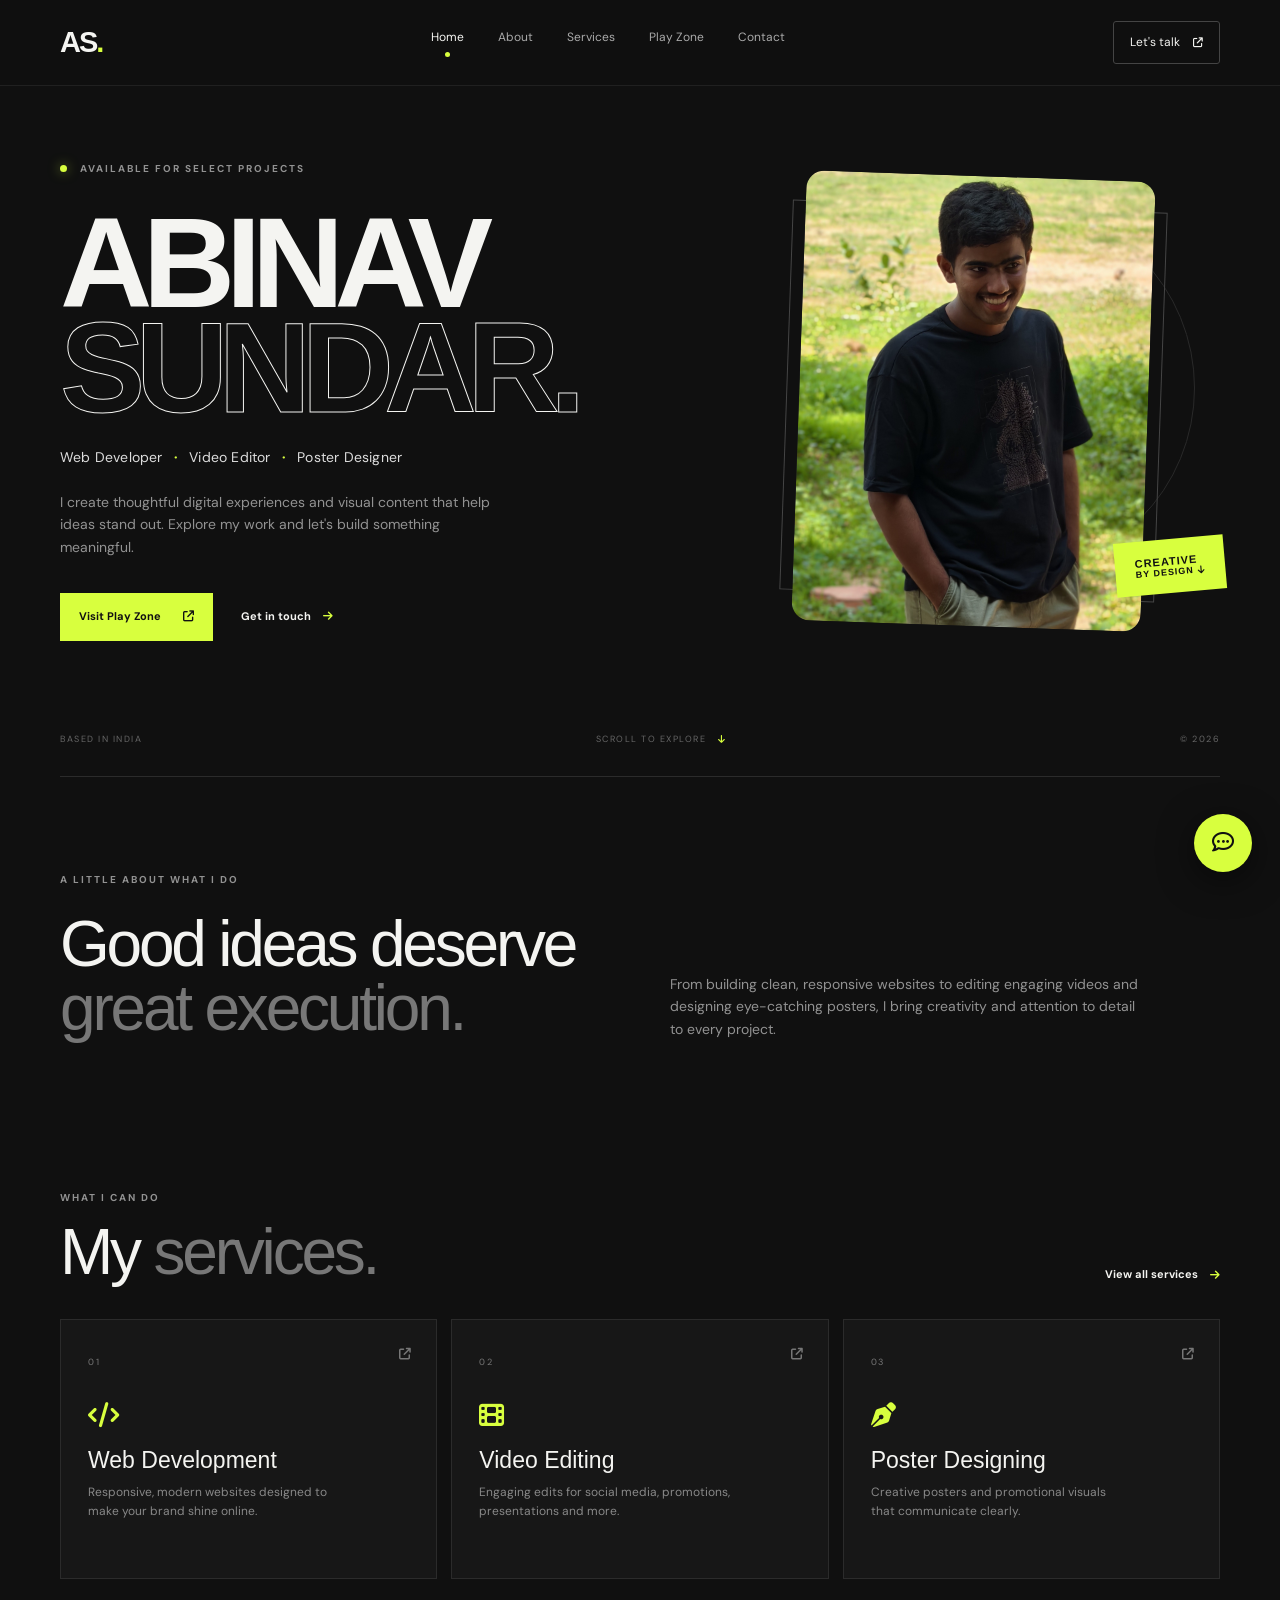
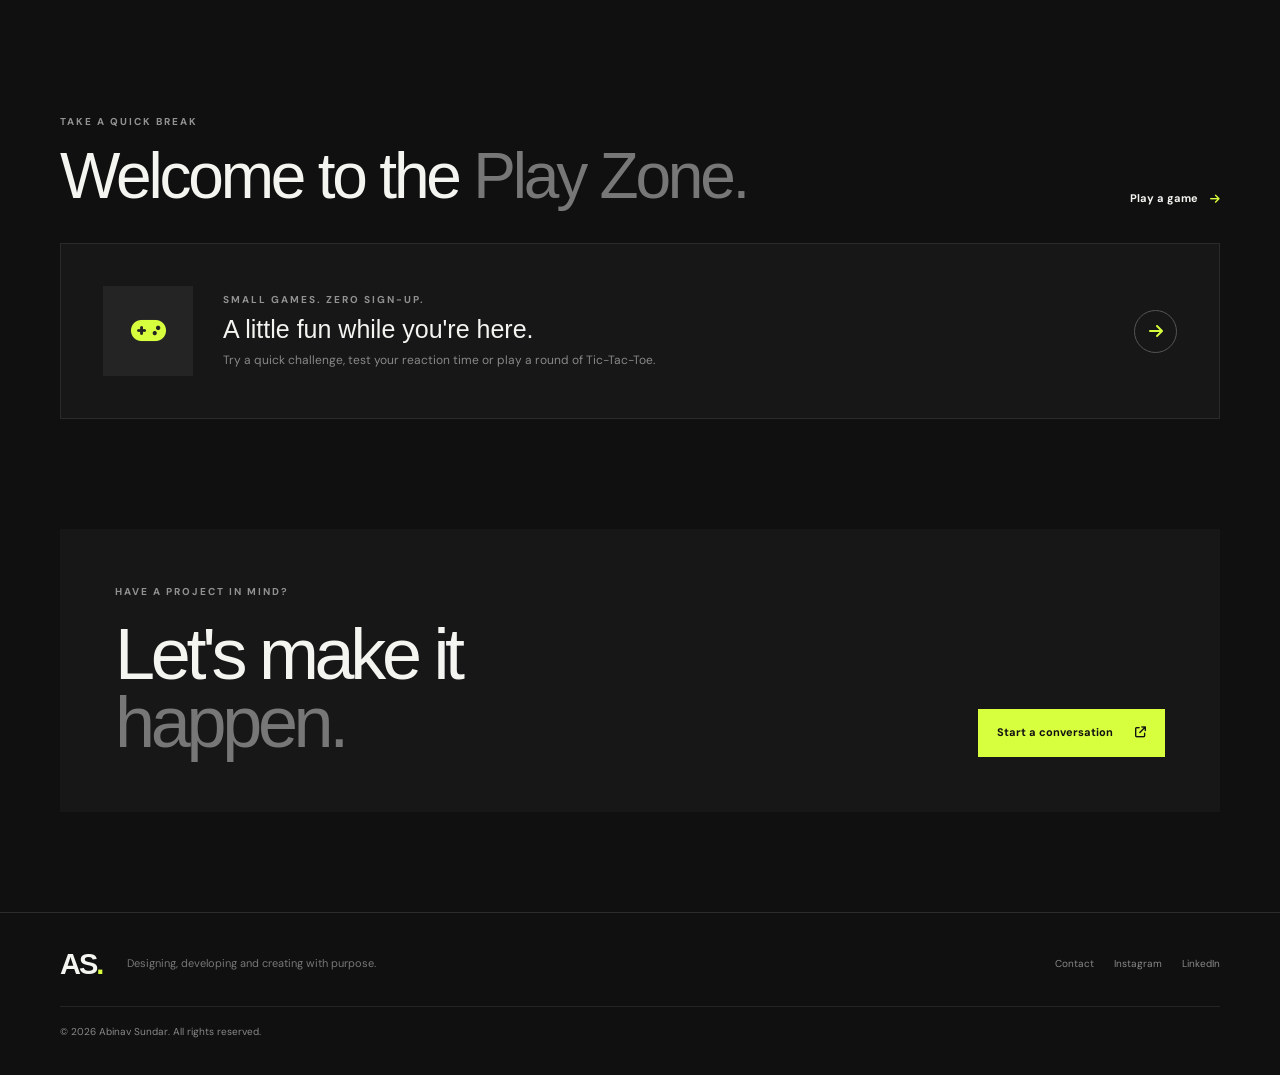
==== index.html @ bc274654 "Add files via upload" ====
<!DOCTYPE html>
<html lang="en">
<head>
  <meta charset="UTF-8">
  <meta name="viewport" content="width=device-width, initial-scale=1.0">
  <meta name="description" content="The personal portfolio of Abinav Sundar — web developer, video editor and poster designer.">
  <title>Abinav Sundar — Digital Creator</title>
  <link rel="preconnect" href="https://fonts.googleapis.com">
  <link rel="preconnect" href="https://fonts.gstatic.com" crossorigin>
  <link href="https://fonts.googleapis.com/css2?family=Clash+Display:wght@400;500;600;700&family=DM+Sans:wght@400;500;600;700&display=swap" rel="stylesheet">
  <link rel="stylesheet" href="https://cdnjs.cloudflare.com/ajax/libs/font-awesome/6.5.2/css/all.min.css">
  <link rel="stylesheet" href="css/style.css">
</head>
<body>
  <div class="page-loader" aria-hidden="true"><span>AS.</span></div>
  <header class="site-header">
    <a class="brand" href="index.html" aria-label="Abinav Sundar home">AS<span>.</span></a>
    <button class="menu-toggle" aria-label="Open navigation" aria-expanded="false"><i class="fa-solid fa-bars"></i></button>
    <nav class="main-nav" aria-label="Main navigation">
      <a class="active" href="index.html">Home</a>
      <a href="about.html">About</a>
      <a href="services.html">Services</a>
      <a href="play-zone.html">Play Zone</a>
      <a href="contact.html">Contact</a>
    </nav>
    <a class="header-cta" href="contact.html">Let's talk <i class="fa-solid fa-arrow-up-right-from-square"></i></a>
  </header>

  <main>
    <section class="hero section-wrap">
      <div class="hero-copy reveal">
        <p class="eyebrow"><span class="status-dot"></span> AVAILABLE FOR SELECT PROJECTS</p>
        <h1>ABINAV<br><span class="outline-text">SUNDAR.</span></h1>
        <p class="hero-role">Web Developer <b>·</b> Video Editor <b>·</b> Poster Designer</p>
        <p class="hero-intro">I create thoughtful digital experiences and visual content that help ideas stand out. Explore my work and let's build something meaningful.</p>
        <div class="hero-actions">
          <a class="button button-light" href="play-zone.html">Visit Play Zone <i class="fa-solid fa-arrow-up-right-from-square"></i></a>
          <a class="text-link" href="contact.html">Get in touch <i class="fa-solid fa-arrow-right"></i></a>
        </div>
      </div>
      <div class="hero-visual reveal">
        <div class="hero-image-frame">
          <div class="image-placeholder">
           <img src="assets/profile.jpg"
     alt="Abinav Sundar"
     class="about-photo-img">
          </div>
          <div class="frame-index"></div>
        </div>
        <div class="floating-note"><span>CREATIVE</span><span>BY DESIGN <i class="fa-solid fa-arrow-down"></i></span></div>
        <div class="hero-orbit"></div>
      </div>
      <div class="hero-bottom"><span>BASED IN INDIA</span><span>SCROLL TO EXPLORE <i class="fa-solid fa-arrow-down"></i></span><span>© 2026</span></div>
    </section>

    <section class="intro-strip section-wrap reveal">
      <p class="eyebrow">A LITTLE ABOUT WHAT I DO</p>
      <div class="intro-grid">
        <h2>Good ideas deserve<br><span class="muted">great execution.</span></h2>
        <p>From building clean, responsive websites to editing engaging videos and designing eye-catching posters, I bring creativity and attention to detail to every project.</p>
      </div>
    </section>

    <section class="services-preview section-wrap">
      <div class="section-heading reveal"><div><p class="eyebrow">WHAT I CAN DO</p><h2>My <span class="muted">services.</span></h2></div><a class="text-link" href="services.html">View all services <i class="fa-solid fa-arrow-right"></i></a></div>
      <div class="service-grid">
        <a class="service-card reveal" href="services.html"><span class="card-number">01</span><i class="fa-solid fa-code card-icon"></i><h3>Web Development</h3><p>Responsive, modern websites designed to make your brand shine online.</p><span class="card-arrow"><i class="fa-solid fa-arrow-up-right-from-square"></i></span></a>
        <a class="service-card reveal" href="services.html"><span class="card-number">02</span><i class="fa-solid fa-film card-icon"></i><h3>Video Editing</h3><p>Engaging edits for social media, promotions, presentations and more.</p><span class="card-arrow"><i class="fa-solid fa-arrow-up-right-from-square"></i></span></a>
        <a class="service-card reveal" href="services.html"><span class="card-number">03</span><i class="fa-solid fa-pen-nib card-icon"></i><h3>Poster Designing</h3><p>Creative posters and promotional visuals that communicate clearly.</p><span class="card-arrow"><i class="fa-solid fa-arrow-up-right-from-square"></i></span></a>
      </div>
    </section>

    <section class="featured section-wrap reveal">
      <div class="section-heading"><div><p class="eyebrow">TAKE A QUICK BREAK</p><h2>Welcome to the <span class="muted">Play Zone.</span></h2></div><a class="text-link" href="play-zone.html">Play a game <i class="fa-solid fa-arrow-right"></i></a></div>
      <div class="project-placeholder"><div class="project-placeholder-icon"><i class="fa-solid fa-gamepad"></i></div><div><p class="eyebrow">SMALL GAMES. ZERO SIGN-UP.</p><h3>A little fun while you're here.</h3><p>Try a quick challenge, test your reaction time or play a round of Tic-Tac-Toe.</p></div><a class="round-link" href="play-zone.html" aria-label="Visit Play Zone"><i class="fa-solid fa-arrow-right"></i></a></div>
    </section>

    <section class="cta-band section-wrap reveal"><p class="eyebrow">HAVE A PROJECT IN MIND?</p><div class="cta-row"><h2>Let's make it<br><span class="muted">happen.</span></h2><a class="button button-light" href="contact.html">Start a conversation <i class="fa-solid fa-arrow-up-right-from-square"></i></a></div></section>
  </main>

  <footer class="site-footer"><a class="brand" href="index.html">AS<span>.</span></a><p>Designing, developing and creating with purpose.</p><div class="footer-links"><a href="contact.html">Contact</a><a href="#" data-social="instagram">Instagram</a><a href="#" data-social="linkedin">LinkedIn</a></div><small>© <span class="year"></span> Abinav Sundar. All rights reserved.</small></footer>

  <button class="chat-launcher" aria-label="Open contact options" aria-expanded="false"><i class="fa-regular fa-comment-dots"></i></button>
  <aside class="chat-panel" aria-label="Quick contact">
    <div class="chat-panel-head"><div><span class="eyebrow">LET'S CONNECT</span><h3>How can I help?</h3></div><button class="chat-close" aria-label="Close contact options"><i class="fa-solid fa-xmark"></i></button></div>
    <p>Have an idea or project? Reach out through your preferred platform.</p>
    <a class="contact-option whatsapp-link" href="#" target="_blank" rel="noopener"><span class="contact-option-icon whatsapp"><i class="fa-brands fa-whatsapp"></i></span><span><b>WhatsApp</b><small>Chat with me directly</small></span><i class="fa-solid fa-arrow-up-right-from-square option-arrow"></i></a>
    <a class="contact-option instagram-link" href="#" target="_blank" rel="noopener"><span class="contact-option-icon instagram"><i class="fa-brands fa-instagram"></i></span><span><b>Instagram</b><small>Follow or send a DM</small></span><i class="fa-solid fa-arrow-up-right-from-square option-arrow"></i></a>
  </aside>
  <script src="js/main.js"></script>
</body>
</html>
---- css/style.css ----
@import url('https://fonts.googleapis.com/css2?family=Clash+Display:wght@400;500;600;700&family=DM+Sans:wght@400;500;600;700&display=swap');
:root{--bg:#101010;--panel:#171717;--panel2:#1d1d1d;--text:#f4f4f1;--muted:#858585;--line:#2b2b2b;--accent:#d8ff3e;--font-display:'Clash Display',sans-serif;--font-body:'DM Sans',sans-serif}
*{box-sizing:border-box;margin:0;padding:0}html{scroll-behavior:smooth}body{background:var(--bg);color:var(--text);font-family:var(--font-body);line-height:1.6;overflow-x:hidden}a{color:inherit;text-decoration:none}button{font:inherit}.section-wrap{width:min(1160px,calc(100% - 64px));margin-inline:auto}.site-header{height:86px;padding:0 max(32px,calc((100vw - 1160px)/2));display:flex;align-items:center;justify-content:space-between;border-bottom:1px solid rgba(255,255,255,.07);position:relative;z-index:20;background:rgba(16,16,16,.92);backdrop-filter:blur(16px)}.brand{font:700 29px var(--font-display);letter-spacing:-2px}.brand span{color:var(--accent)}.main-nav{display:flex;gap:34px}.main-nav a,.header-cta{font-size:12px;color:#aaa;transition:.25s}.main-nav a:hover,.main-nav a.active{color:var(--text)}.main-nav a.active:after{content:'';display:block;width:5px;height:5px;background:var(--accent);border-radius:50%;margin:5px auto 0}.header-cta{border:1px solid #444;padding:11px 16px;border-radius:3px;color:var(--text)}.header-cta i{margin-left:10px;font-size:10px}.menu-toggle{display:none;background:none;color:white;border:0;font-size:22px}.hero{min-height:690px;display:grid;grid-template-columns:1.15fr .85fr;align-items:center;position:relative;padding-top:35px;padding-bottom:95px}.eyebrow{font-size:10px;letter-spacing:2px;font-weight:700;color:#929292}.status-dot{display:inline-block;width:7px;height:7px;background:var(--accent);border-radius:50%;margin-right:9px;box-shadow:0 0 12px #d8ff3e80}.hero h1,.page-hero h1{font:600 clamp(72px,10vw,142px)/.82 var(--font-display);letter-spacing:-.075em;margin:34px 0 25px}.outline-text{-webkit-text-stroke:1px #f4f4f1;color:transparent}.hero-role{font-size:14px;color:#ddd;letter-spacing:.2px}.hero-role b{color:var(--accent);padding:0 7px}.hero-intro{max-width:440px;color:#929292;font-size:14px;margin-top:22px}.hero-actions{display:flex;align-items:center;gap:28px;margin-top:35px}.button{display:inline-flex;align-items:center;gap:22px;padding:15px 19px;font-size:11px;font-weight:700;transition:.25s}.button-light{background:var(--accent);color:#111}.button-light:hover{background:#efffa7;transform:translateY(-3px)}.button i,.text-link i{font-size:11px}.text-link{font-size:11px;font-weight:700;display:inline-flex;align-items:center;gap:12px}.text-link i{color:var(--accent);transition:.2s}.text-link:hover i{transform:translateX(5px)}.hero-visual{height:460px;position:relative;display:flex;justify-content:center;align-items:center}.hero-image-frame{width:76%;height:390px;border:1px solid #454545;position:relative;padding:12px;transform:rotate(2deg);z-index:2}.image-placeholder{height:100%;width:100%;background:linear-gradient(145deg,#282828,#171717);display:flex;flex-direction:column;align-items:center;justify-content:center;color:#707070;gap:9px}.image-placeholder i{font-size:35px}.image-placeholder span{font-size:10px;letter-spacing:2px;font-weight:700}.image-placeholder small{font-size:10px;color:#555}.frame-index{position:absolute;bottom:-28px;right:0;font-size:9px;color:#777;letter-spacing:2px}.floating-note{position:absolute;right:-5px;bottom:38px;z-index:3;background:var(--accent);color:#111;padding:16px 20px;display:flex;flex-direction:column;font:700 11px var(--font-display);letter-spacing:1px;transform:rotate(-5deg)}.floating-note span+span{font-size:9px}.hero-orbit{position:absolute;width:370px;height:370px;border:1px solid #292929;border-radius:50%;right:5%;top:7%}.hero-bottom{position:absolute;bottom:30px;left:0;right:0;display:flex;justify-content:space-between;color:#666;font-size:9px;letter-spacing:1.5px}.hero-bottom i{color:var(--accent);margin-left:8px}.intro-strip{padding:95px 0;border-top:1px solid var(--line)}.intro-grid{display:grid;grid-template-columns:1fr 1fr;gap:60px;margin-top:24px;align-items:end}.intro-grid h2,.section-heading h2,.skills-section h2,.about-content h2,.contact-copy h2{font:500 clamp(38px,5vw,64px)/1 var(--font-display);letter-spacing:-.05em}.muted{color:#777}.intro-grid>p,.about-content>p,.contact-copy>p{color:#929292;font-size:14px;max-width:470px}.services-preview{padding:55px 0 110px}.section-heading{display:flex;align-items:end;justify-content:space-between;margin-bottom:35px}.section-heading h2{margin-top:14px}.service-grid{display:grid;grid-template-columns:repeat(3,1fr);gap:14px}.service-card{background:var(--panel);border:1px solid var(--line);padding:27px;min-height:260px;position:relative;transition:.3s}.service-card:hover{transform:translateY(-7px);border-color:#777;background:#1b1b1b}.card-number{font-size:9px;letter-spacing:1.5px;color:#777}.card-icon{display:block;color:var(--accent);font-size:25px;margin:30px 0 19px}.service-card h3{font:500 23px var(--font-display)}.service-card p{font-size:12px;color:#888;max-width:260px;margin-top:9px}.card-arrow{position:absolute;right:25px;top:25px;color:#777;font-size:12px}.featured{padding:25px 0 110px}.project-placeholder{border:1px solid var(--line);background:var(--panel);padding:42px;display:flex;align-items:center;gap:30px}.project-placeholder-icon{width:90px;height:90px;display:grid;place-items:center;background:#242424;color:var(--accent);font-size:28px}.project-placeholder h3{font:500 25px var(--font-display);margin:7px 0}.project-placeholder p:last-child{color:#888;font-size:12px}.round-link{margin-left:auto;border:1px solid #555;width:43px;height:43px;border-radius:50%;display:grid;place-items:center;color:var(--accent)}.cta-band{padding:55px;background:var(--panel);margin-bottom:100px}.cta-row{display:flex;align-items:end;justify-content:space-between;margin-top:20px}.cta-row h2{font:500 clamp(42px,6vw,72px)/.95 var(--font-display);letter-spacing:-.06em}.site-footer{border-top:1px solid var(--line);padding:35px max(32px,calc((100vw - 1160px)/2));display:flex;align-items:center;gap:25px;flex-wrap:wrap}.site-footer p{font-size:11px;color:#777}.footer-links{display:flex;gap:20px;margin-left:auto}.footer-links a,.site-footer small{font-size:10px;color:#888}.site-footer small{width:100%;padding-top:17px;border-top:1px solid #242424}.page-hero{padding-top:110px;padding-bottom:70px}.page-hero h1{font-size:clamp(65px,9vw,118px);margin:28px 0}.page-lead{max-width:560px;color:#929292;font-size:15px}.about-layout{display:grid;grid-template-columns:.8fr 1.2fr;gap:85px;padding:45px 0 110px;align-items:center}.about-photo{height:470px;border:1px solid #444;padding:12px}.about-content h2{margin:18px 0 25px}.about-content>p+p{margin-top:15px}.quick-facts{display:flex;gap:40px;margin:35px 0}.quick-facts div{display:flex;flex-direction:column}.quick-facts b{font:500 30px var(--font-display);color:var(--accent)}.quick-facts span{font-size:10px;color:#888}.skills-section{border-top:1px solid var(--line);padding:70px 0 110px}.skills-section h2{margin:15px 0}.muted-copy{font-size:12px;color:#888}.skill-tags{display:flex;flex-wrap:wrap;gap:10px;margin-top:25px}.skill-tags span{border:1px solid #383838;padding:11px 17px;color:#bbb;font-size:11px}.service-list{display:grid;grid-template-columns:repeat(3,1fr);gap:14px;padding-bottom:110px}.service-detail{background:var(--panel);border:1px solid var(--line);padding:28px;min-height:400px}.service-detail-top{display:flex;justify-content:space-between;color:var(--accent);font-size:22px}.service-detail-top .card-number{color:#777;font-size:9px}.service-detail h2{font:500 28px var(--font-display);margin:55px 0 12px}.service-detail>p,.service-detail li{font-size:12px;color:#888}.service-detail ul{list-style:none;margin:22px 0 25px}.service-detail li{padding:7px 0;border-bottom:1px solid #292929}.service-detail li:before{content:'↗';color:var(--accent);margin-right:10px}.project-grid{display:grid;grid-template-columns:repeat(3,1fr);gap:18px;padding-bottom:65px}.project-art{height:260px;display:flex;flex-direction:column;align-items:center;justify-content:center;gap:12px;color:#b5b5b5;background:#202020;border:1px solid #333}.project-art i{font-size:42px;color:var(--accent)}.project-art span{font-size:9px;letter-spacing:2px}.project-art-two{background:#252020}.project-art-three{background:#202421}.project-meta{display:flex;justify-content:space-between;align-items:start;margin-top:20px}.project-meta h3{font:500 21px var(--font-display);margin-top:5px}.project-year{font-size:10px;color:#777}.project-card>p{font-size:12px;color:#888;margin-top:9px}.project-note{display:flex;align-items:center;gap:15px;padding:20px;border:1px solid var(--line);margin-bottom:100px;color:#888;font-size:12px}.project-note i{color:var(--accent);font-size:20px}.project-note code{color:var(--accent)}.contact-layout{display:grid;grid-template-columns:1.1fr .9fr;gap:80px;padding:35px 0 120px}.contact-copy h2{margin:20px 0}.contact-copy>p{margin-bottom:30px}.contact-methods{max-width:460px}.contact-method,.contact-option{display:flex;align-items:center;gap:15px;padding:17px 0;border-bottom:1px solid var(--line)}.contact-option-icon{width:43px;height:43px;display:grid;place-items:center;border-radius:50%;font-size:21px}.whatsapp{background:#143b29;color:#55dc8b}.instagram{background:#382235;color:#f28bc4}.contact-method span:nth-child(2),.contact-option span:nth-child(2){display:flex;flex-direction:column}.contact-method b,.contact-option b{font-size:12px}.contact-method small,.contact-option small{font-size:10px;color:#888}.contact-method>i:last-child{margin-left:auto;color:#777;font-size:11px}.contact-card{padding:38px;background:var(--panel);border:1px solid var(--line);min-height:330px;position:relative;overflow:hidden}.contact-big-icon{font-size:35px;color:var(--accent);margin:45px 0 20px}.contact-card h3{font:500 34px/1.05 var(--font-display)}.contact-card p{font-size:12px;color:#888;margin-top:15px;max-width:280px}.contact-card-line{height:1px;background:#333;margin:30px 0 17px}.contact-card>small{font-size:9px;color:#777;letter-spacing:1.5px}.chat-launcher{position:fixed;right:28px;bottom:28px;width:58px;height:58px;border:0;border-radius:50%;background:var(--accent);color:#111;font-size:22px;z-index:40;cursor:pointer;box-shadow:0 8px 35px #0008;transition:.25s}.chat-launcher:hover{transform:scale(1.07)}.chat-panel{position:fixed;right:28px;bottom:100px;width:min(340px,calc(100vw - 40px));padding:22px;background:#1b1b1b;border:1px solid #393939;z-index:39;box-shadow:0 20px 70px #000b;opacity:0;visibility:hidden;transform:translateY(12px);transition:.25s}.chat-panel.open{opacity:1;visibility:visible;transform:translateY(0)}.chat-panel-head{display:flex;justify-content:space-between;align-items:start}.chat-panel h3{font:500 25px var(--font-display);margin-top:3px}.chat-close{background:none;border:0;color:#aaa;font-size:18px;cursor:pointer}.chat-panel>p{font-size:11px;color:#888;margin:12px 0}.contact-option{padding:12px 0}.option-arrow{margin-left:auto;font-size:10px;color:#777}.page-loader{position:fixed;inset:0;background:#101010;display:grid;place-items:center;z-index:100;transition:opacity .5s,visibility .5s}.page-loader span{font:700 35px var(--font-display);letter-spacing:-3px}.page-loader span:after{content:'.';color:var(--accent)}.page-loader.done{opacity:0;visibility:hidden}.reveal{opacity:0;transform:translateY(22px);transition:opacity .7s,transform .7s}.reveal.visible{opacity:1;transform:translateY(0)}
@media(max-width:850px){.main-nav{gap:18px}.hero{grid-template-columns:1fr .8fr}.hero h1{font-size:clamp(65px,10vw,100px)}.service-grid,.service-list,.project-grid{grid-template-columns:1fr 1fr}.about-layout{gap:40px}.contact-layout{gap:35px}}
@media(max-width:650px){.section-wrap{width:calc(100% - 40px)}.site-header{height:72px;padding:0 20px}.menu-toggle{display:block;margin-left:auto;margin-right:18px}.header-cta{display:none}.main-nav{display:none;position:absolute;top:71px;left:0;right:0;background:#171717;padding:20px;flex-direction:column;gap:18px;border-bottom:1px solid #333}.main-nav.open{display:flex}.main-nav a.active:after{display:none}.hero{display:flex;flex-direction:column;align-items:stretch;padding-top:75px;padding-bottom:90px;min-height:unset}.hero h1{font-size:clamp(68px,17vw,105px)}.hero-visual{height:370px;margin-top:45px}.hero-image-frame{height:310px;width:75%}.hero-orbit{width:280px;height:280px}.hero-bottom{bottom:25px;font-size:7px}.intro-strip{padding:70px 0}.intro-grid{grid-template-columns:1fr;gap:20px}.services-preview,.featured{padding:35px 0 75px}.section-heading{align-items:start;gap:20px;flex-direction:column}.service-grid,.service-list,.project-grid{grid-template-columns:1fr}.service-card{min-height:230px}.project-placeholder{padding:25px;align-items:flex-start;flex-direction:column}.round-link{margin-left:0}.cta-band{padding:30px;margin-bottom:65px}.cta-row{align-items:start;gap:25px;flex-direction:column}.site-footer{padding:30px 20px;gap:13px}.footer-links{margin-left:0;width:100%}.page-hero{padding-top:75px;padding-bottom:45px}.page-hero h1{font-size:clamp(58px,14vw,90px)}.about-layout{grid-template-columns:1fr;padding:20px 0 75px}.about-photo{height:360px}.quick-facts{gap:25px}.skills-section{padding:55px 0 75px}.service-list{padding-bottom:75px}.project-art{height:230px}.project-note{margin-bottom:70px}.contact-layout{grid-template-columns:1fr;padding:20px 0 80px}.contact-card{min-height:300px}.chat-launcher{right:18px;bottom:18px;width:54px;height:54px}.chat-panel{right:18px;bottom:84px}}

/* Play Zone games */
.games-grid{display:grid;grid-template-columns:repeat(2,minmax(0,1fr));gap:22px;padding-bottom:34px}.game-card{background:#171717;border:1px solid #303030;border-radius:18px;padding:26px;min-width:0}.game-card-head{display:flex;align-items:center;justify-content:space-between;gap:12px}.game-card-head h2{font-size:clamp(1.6rem,3vw,2.2rem);margin:4px 0 0}.game-card-head>i{color:#c7ff4a;font-size:1.5rem}.game-description{color:#aaa;line-height:1.65;min-height:48px}.ttt-status,.memory-info{color:#c7ff4a;font-size:.9rem;font-weight:700;margin:18px 0 12px}.ttt-board{display:grid;grid-template-columns:repeat(3,1fr);gap:8px;max-width:330px;margin:0 auto 18px}.ttt-cell{aspect-ratio:1;border:1px solid #333;border-radius:12px;background:#222;color:#fff;font:600 clamp(2rem,7vw,3rem) 'DM Sans',sans-serif;cursor:pointer}.ttt-cell:hover:not(:disabled),.memory-card:hover{border-color:#c7ff4a}.ttt-cell:disabled{cursor:default}.ttt-cell.x-mark{color:#c7ff4a}.game-button{margin-top:6px;cursor:pointer;border:0}.memory-info{display:flex;justify-content:space-between;color:#ddd}.memory-board{display:grid;grid-template-columns:repeat(4,minmax(0,1fr));gap:9px;margin:14px 0 18px}.memory-card{aspect-ratio:1;border:1px solid #333;border-radius:11px;background:#242424;color:#c7ff4a;font:700 clamp(1.3rem,4vw,2rem) 'DM Sans',sans-serif;cursor:pointer}.memory-card.flipped{background:#303d1c}.memory-card.matched{background:#c7ff4a;color:#111;border-color:#c7ff4a}.reaction-card{grid-column:1/-1}.reaction-pad{width:100%;min-height:170px;border:1px solid #333;border-radius:16px;background:#242424;color:#fff;display:flex;flex-direction:column;justify-content:center;align-items:center;gap:8px;cursor:pointer;font:700 1.5rem 'Clash Display',sans-serif}.reaction-pad small{font:500 .85rem 'DM Sans',sans-serif;color:#aaa}.reaction-pad[data-state="waiting"],.reaction-pad[data-state="early"]{background:#542d25}.reaction-pad[data-state="go"]{background:#c7ff4a;color:#111;border-color:#c7ff4a}.reaction-pad[data-state="go"] small{color:#26320d}.reaction-result{min-height:24px;text-align:center;color:#aaa}.play-note{display:flex;align-items:center;gap:14px;padding-bottom:70px;color:#aaa}.play-note i{color:#c7ff4a;font-size:1.3rem}.play-note p{margin:0;line-height:1.6}@media(max-width:760px){.games-grid{grid-template-columns:1fr}.reaction-card{grid-column:auto}.game-card{padding:20px}}
.about-photo-img {
    width: 100%;
    height: 450px;
    object-fit: cover;
    object-position: center top;
    display: block;
    border-radius: 18px;
}

.mail-section {
    max-width: 650px;
    margin: 60px auto;
    padding: 35px;
    background: #171717;
    border: 1px solid #333;
    border-radius: 18px;
}

.mail-heading span {
    color: #c7ff4a;
    letter-spacing: 3px;
    font-size: 12px;
}

.mail-heading h2 {
    font-size: 35px;
    margin: 15px 0;
}

.mail-heading p {
    color: #aaa;
    margin-bottom: 25px;
}

#mailForm input,
#mailForm textarea {
    width: 100%;
    padding: 15px;
    margin-bottom: 16px;
    background: #222;
    border: 1px solid #444;
    border-radius: 9px;
    color: white;
    font-family: inherit;
    box-sizing: border-box;
}

#mailForm button {
    background: #c7ff4a;
    color: black;
    padding: 15px 25px;
    border: none;
    border-radius: 8px;
    font-weight: bold;
    cursor: pointer;
}
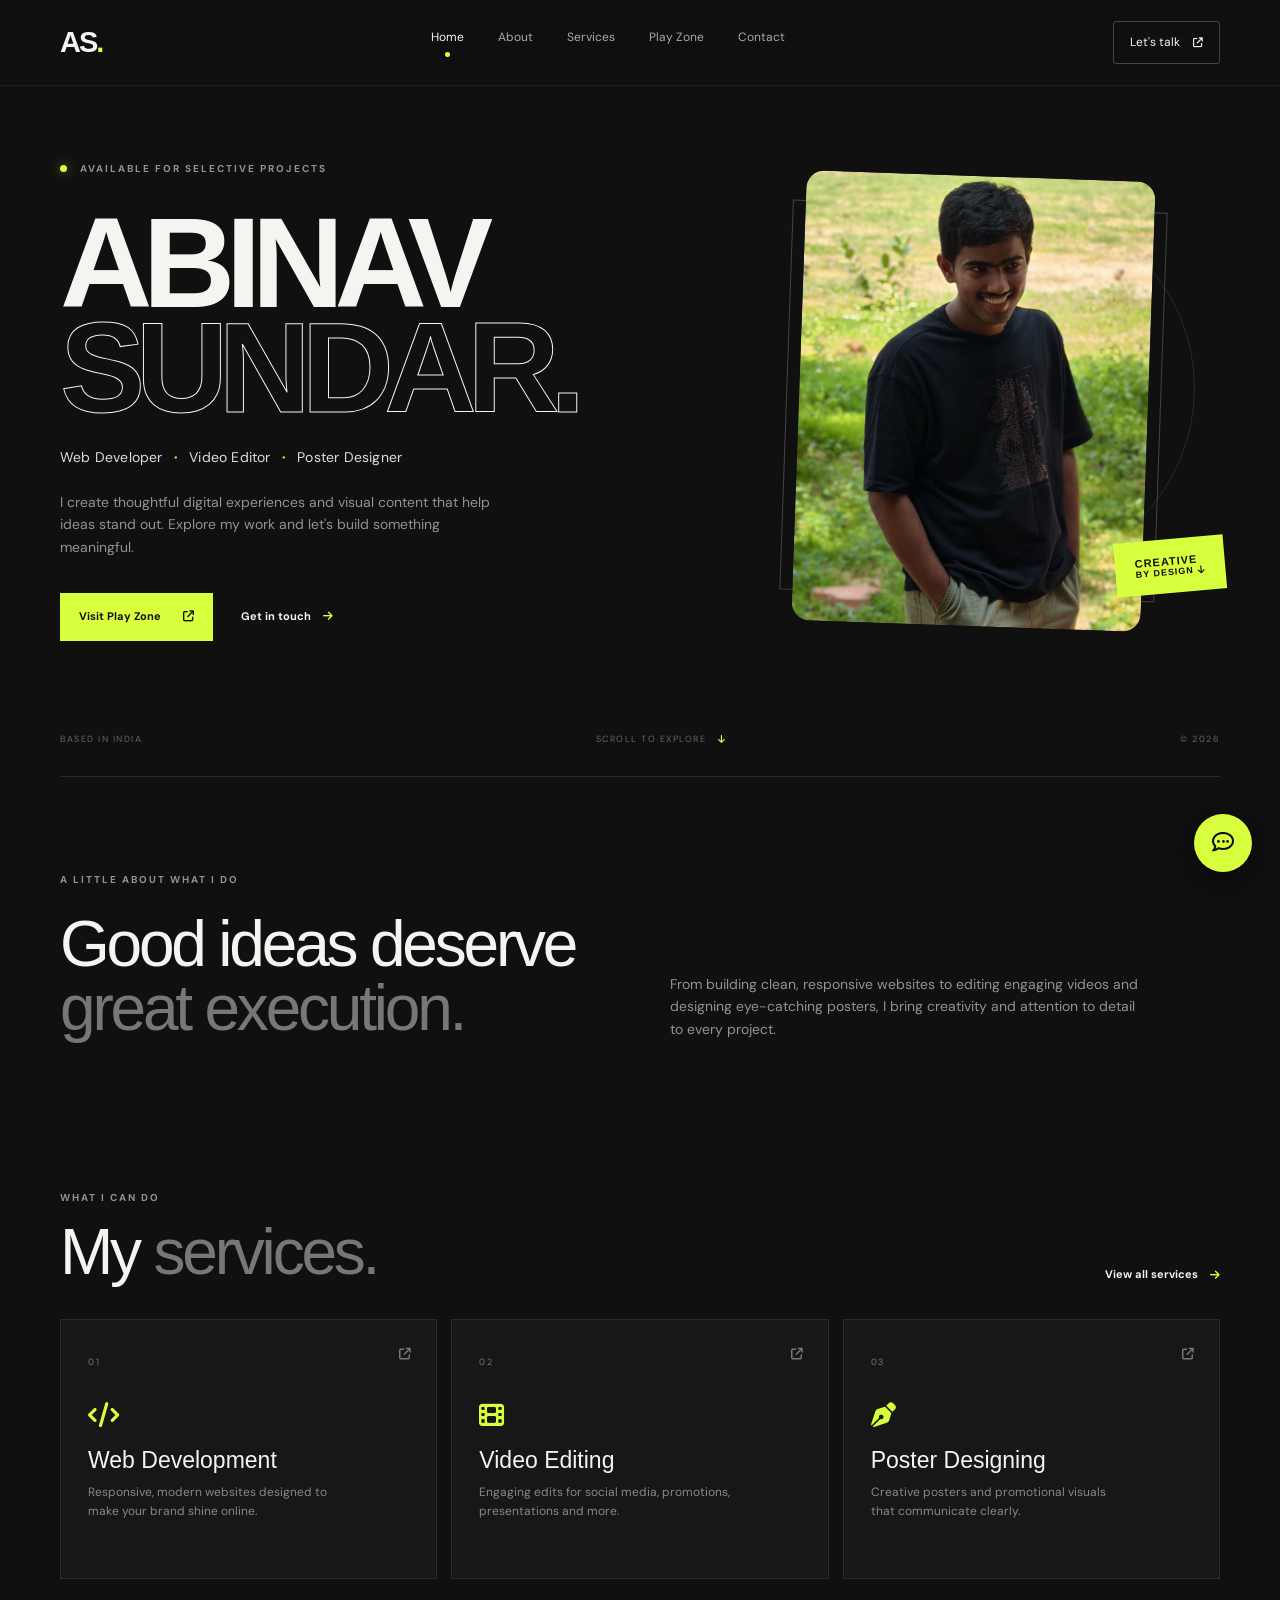
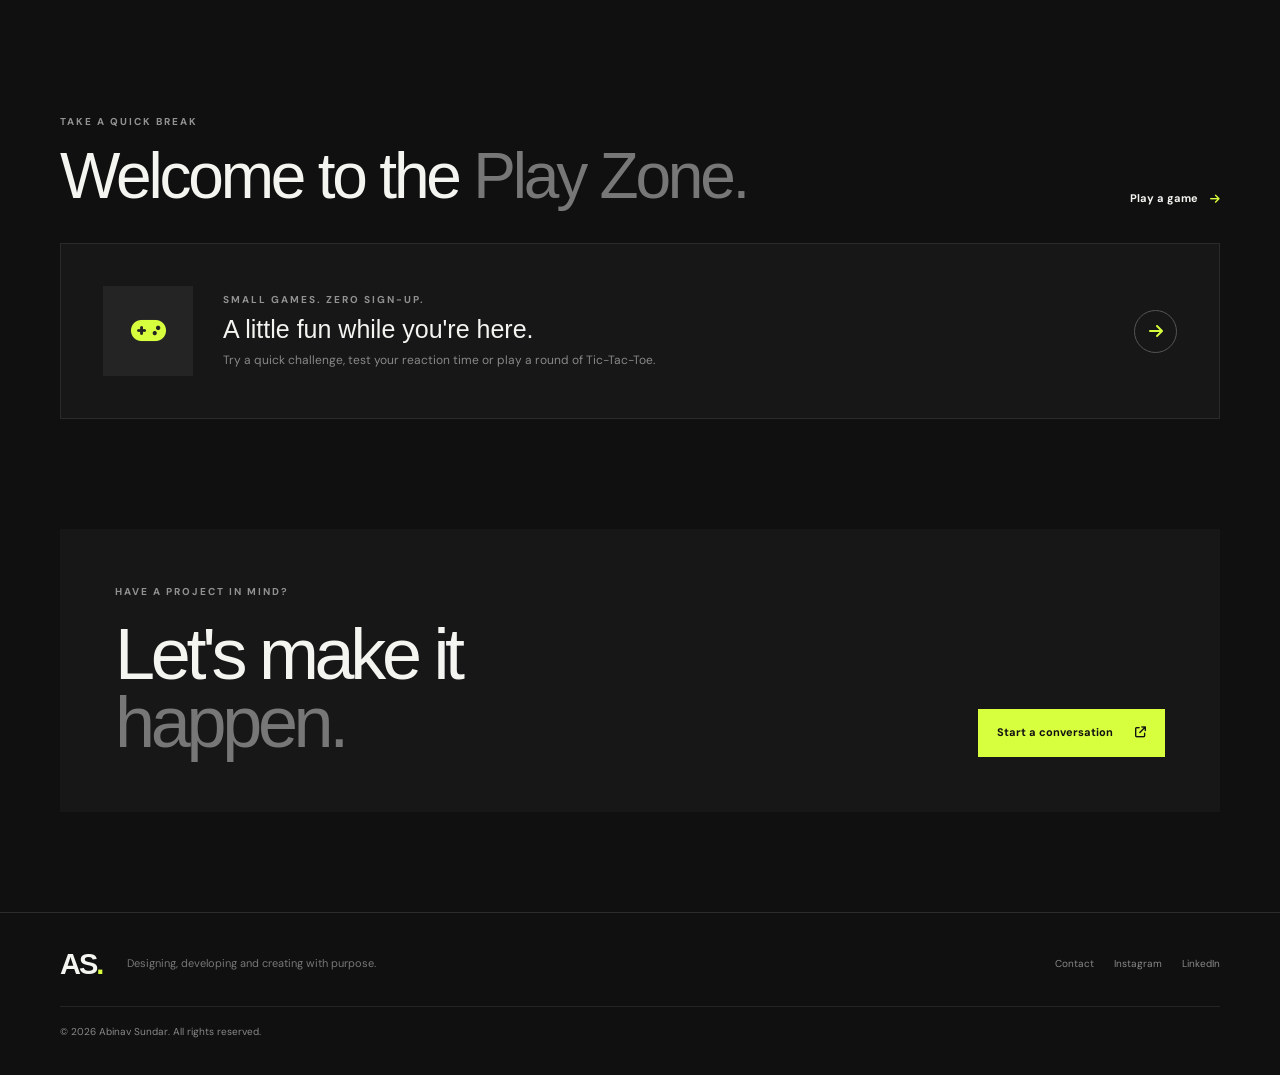
==== commit b3b88221: "index.html" ====
--- a/index.html
+++ b/index.html
@@ -29,7 +29,7 @@
   <main>
     <section class="hero section-wrap">
       <div class="hero-copy reveal">
-        <p class="eyebrow"><span class="status-dot"></span> AVAILABLE FOR SELECT PROJECTS</p>
+        <p class="eyebrow"><span class="status-dot"></span> AVAILABLE FOR SELECTIVE PROJECTS</p>
         <h1>ABINAV<br><span class="outline-text">SUNDAR.</span></h1>
         <p class="hero-role">Web Developer <b>·</b> Video Editor <b>·</b> Poster Designer</p>
         <p class="hero-intro">I create thoughtful digital experiences and visual content that help ideas stand out. Explore my work and let's build something meaningful.</p>
@@ -89,4 +89,4 @@
   </aside>
   <script src="js/main.js"></script>
 </body>
-</html>+</html>
